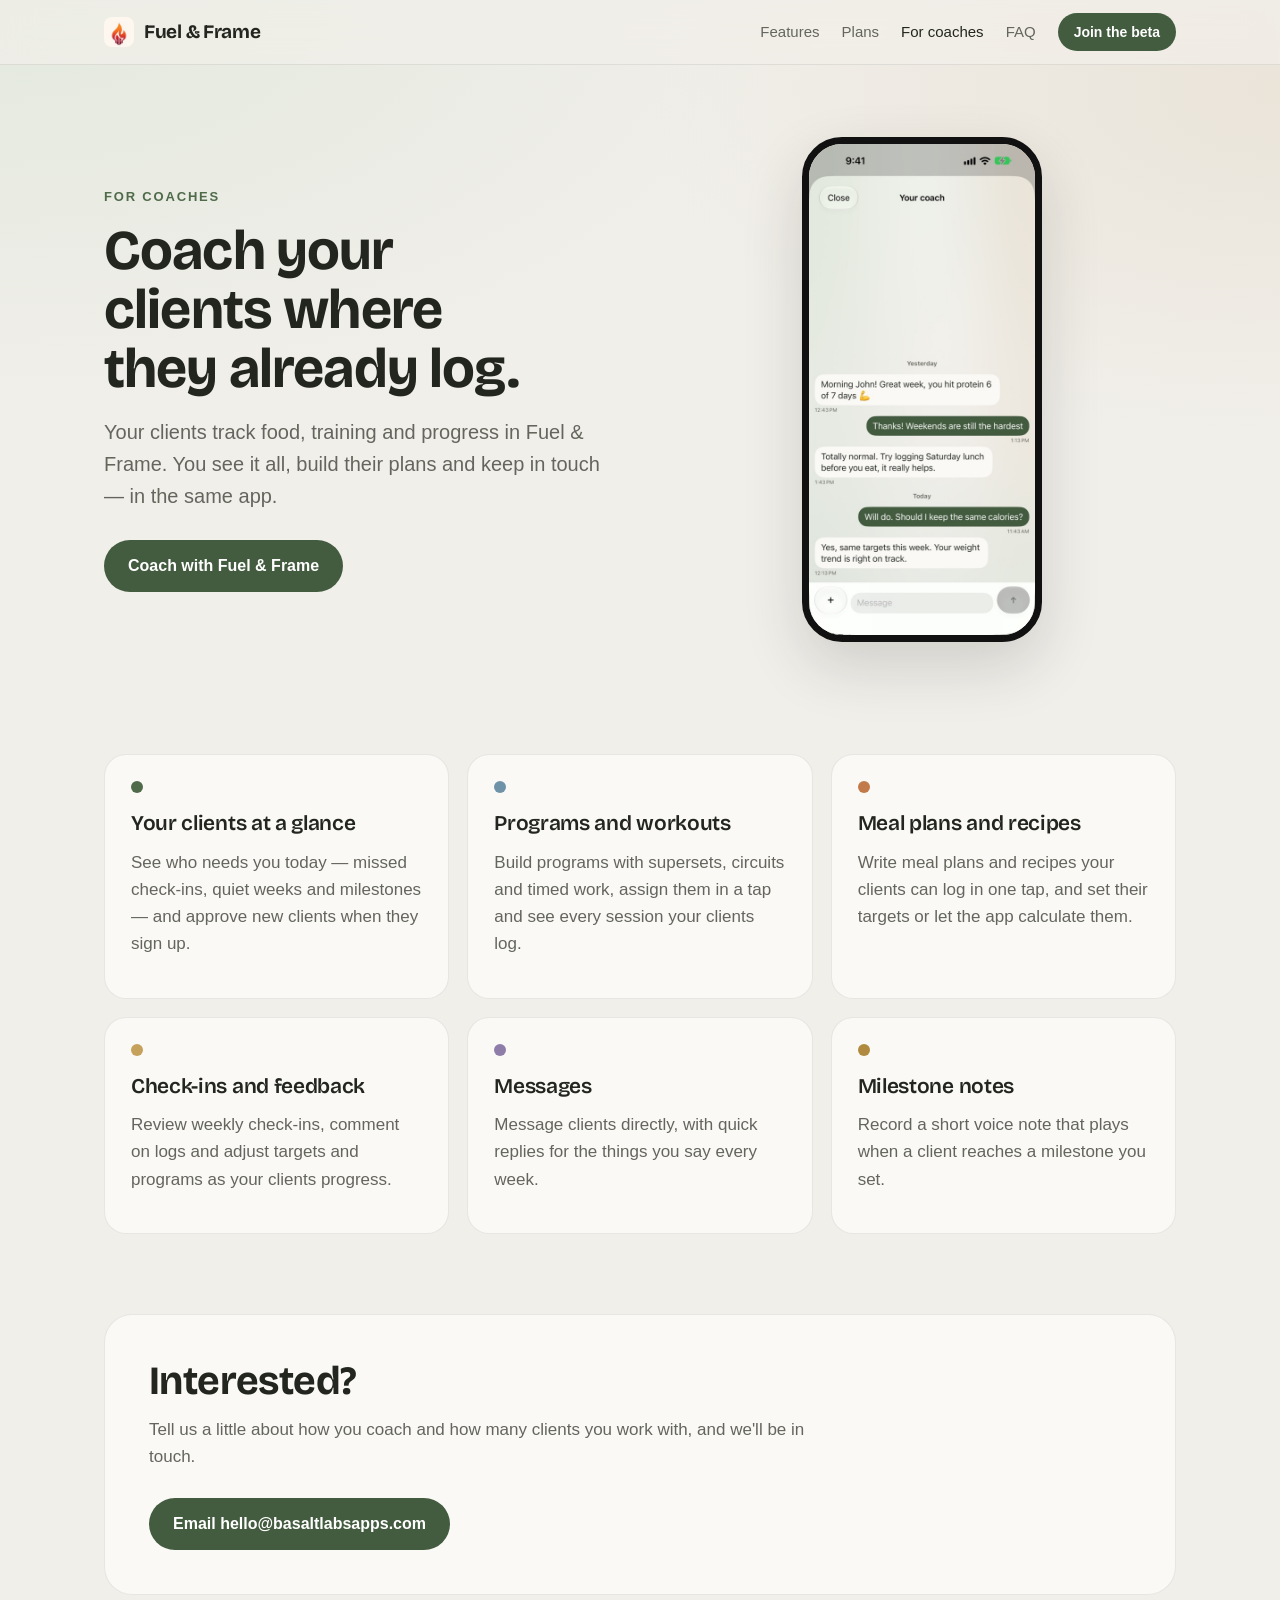
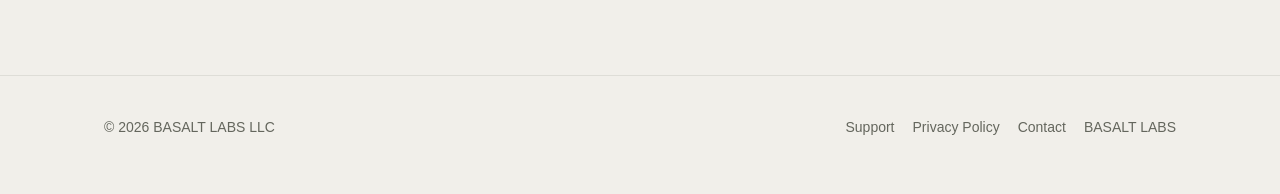
==== coaches/index.html @ 7f37c10f "Fuel & Frame website: home, plans, coaches, FAQ, support, privacy Co-Authored-By: Claude Opus 5.5 <n" ====
<!DOCTYPE html>
<html lang="en">
<head>
<meta charset="utf-8">
<meta name="viewport" content="width=device-width, initial-scale=1">
<title>For coaches — Fuel & Frame</title>
<meta name="description" content="Coach your clients in Fuel & Frame: programs, meal plans, check-ins and messages, where your clients already log.">
<meta property="og:title" content="For coaches — Fuel & Frame">
<meta property="og:description" content="Coach your clients in Fuel & Frame: programs, meal plans, check-ins and messages, where your clients already log.">
<meta property="og:image" content="/img/today.jpg">
<meta name="theme-color" content="#F1EFEA" media="(prefers-color-scheme: light)">
<meta name="theme-color" content="#1A1E19" media="(prefers-color-scheme: dark)">
<link rel="icon" href="/favicon.png">
<link rel="apple-touch-icon" href="/img/icon.png">
<link rel="stylesheet" href="/styles.css">
</head>
<body>

<header class="site">
  <div class="wrap">
    <a class="brand" href="/"><img src="/img/icon.png" alt="">Fuel &amp; Frame</a>
    <nav>
      <a href="/#features">Features</a>
      <a href="/plans/">Plans</a>
      <a href="/coaches/" aria-current="page">For coaches</a>
      <a href="/faq/">FAQ</a>
      <a class="btn" href="https://testflight.apple.com/join/wJWjfs3D">Join the beta</a>
    </nav>
  </div>
</header>

<main>
  <section>
    <div class="wrap feature">
      <div class="feature-text">
        <div class="eyebrow">For coaches</div>
        <h1>Coach your clients where they already log.</h1>
        <p class="lead">Your clients track food, training and progress in Fuel &amp; Frame. You see it all, build their plans and keep in touch — in the same app.</p>
        <div class="actions"><a class="btn" href="mailto:hello@basaltlabsapps.com?subject=Coaching%20with%20Fuel%20%26%20Frame">Coach with Fuel &amp; Frame</a></div>
      </div>
      <div class="feature-shots"><img class="phone" src="/img/messages.jpg" alt="Messages between a client and their coach" loading="lazy"></div>
    </div>
  </section>
  <section class="tight">
    <div class="wrap grid3">
      <div class="card"><div class="dot" style="background: var(--accent)"></div><h3>Your clients at a glance</h3><p class="sub">See who needs you today — missed check-ins, quiet weeks and milestones — and approve new clients when they sign up.</p></div>
      <div class="card"><div class="dot" style="background: var(--fiber)"></div><h3>Programs and workouts</h3><p class="sub">Build programs with supersets, circuits and timed work, assign them in a tap and see every session your clients log.</p></div>
      <div class="card"><div class="dot" style="background: var(--calories)"></div><h3>Meal plans and recipes</h3><p class="sub">Write meal plans and recipes your clients can log in one tap, and set their targets or let the app calculate them.</p></div>
      <div class="card"><div class="dot" style="background: var(--carbs)"></div><h3>Check-ins and feedback</h3><p class="sub">Review weekly check-ins, comment on logs and adjust targets and programs as your clients progress.</p></div>
      <div class="card"><div class="dot" style="background: var(--fat)"></div><h3>Messages</h3><p class="sub">Message clients directly, with quick replies for the things you say every week.</p></div>
      <div class="card"><div class="dot" style="background: var(--gold)"></div><h3>Milestone notes</h3><p class="sub">Record a short voice note that plays when a client reaches a milestone you set.</p></div>
    </div>
  </section>
  <section class="tight">
    <div class="wrap">
      <div class="band">
        <h2>Interested?</h2>
        <p class="sub">Tell us a little about how you coach and how many clients you work with, and we'll be in touch.</p>
        <div class="actions"><a class="btn" href="mailto:hello@basaltlabsapps.com?subject=Coaching%20with%20Fuel%20%26%20Frame">Email hello@basaltlabsapps.com</a></div>
      </div>
    </div>
  </section>
</main>

<footer class="site">
  <div class="wrap">
    <span>© 2026 BASALT LABS LLC</span>
    <span><a href="/support/">Support</a><a href="/privacy/">Privacy Policy</a><a href="mailto:hello@basaltlabsapps.com">Contact</a><a href="https://www.basaltlabsapps.com">BASALT LABS</a></span>
  </div>
</footer>

</body>
</html>
---- styles.css ----
/* Fuel & Frame — the app's Sage & Stone theme, light and dark. */
@font-face { font-family: "Bricolage"; src: url("/fonts/BricolageGrotesque-Regular.ttf") format("truetype"); font-weight: 400; font-display: swap; }
@font-face { font-family: "Bricolage"; src: url("/fonts/BricolageGrotesque-SemiBold.ttf") format("truetype"); font-weight: 600; font-display: swap; }
@font-face { font-family: "Bricolage"; src: url("/fonts/BricolageGrotesque-Bold.ttf") format("truetype"); font-weight: 700; font-display: swap; }

:root {
  --bg: #F1EFEA;
  --wash-1: #E3E9DE;
  --wash-2: #EAE4D9;
  --surface: #FAF9F6;
  --text: #23261F;
  --text-2: #64665D;
  --accent: #4F6B4A;
  --accent-deep: #435C3F;
  --on-accent: #FFFFFF;
  --calories: #C27A4A;
  --carbs: #C6A15B;
  --fat: #8E7DA8;
  --fiber: #6E93A8;
  --gold: #B08A3E;
  --hairline: rgba(35, 38, 31, 0.09);
  --shadow: 0 24px 60px rgba(35, 38, 31, 0.16);
  --radius: 22px;
}
@media (prefers-color-scheme: dark) {
  :root {
    --bg: #1A1E19;
    --wash-1: #161A15;
    --wash-2: #1F1D17;
    --surface: #22271F;
    --text: #EDEBE4;
    --text-2: #9FA396;
    --accent: #8FAE88;
    --accent-deep: #7E9D78;
    --on-accent: #161A15;
    --calories: #D48E5E;
    --carbs: #D2B06F;
    --fat: #A697C2;
    --fiber: #86A9BC;
    --gold: #D2B06F;
    --hairline: rgba(237, 235, 228, 0.09);
    --shadow: 0 24px 60px rgba(0, 0, 0, 0.45);
  }
}

* { box-sizing: border-box; }
html { -webkit-text-size-adjust: 100%; scroll-behavior: smooth; }
body {
  margin: 0;
  font-family: -apple-system, BlinkMacSystemFont, "SF Pro Text", "Segoe UI", Helvetica, Arial, sans-serif;
  font-size: 17px;
  line-height: 1.6;
  color: var(--text);
  background:
    radial-gradient(1200px 600px at 0% 0%, var(--wash-1), transparent 70%),
    radial-gradient(900px 500px at 100% 10%, var(--wash-2), transparent 70%),
    var(--bg);
  background-attachment: fixed;
}
a { color: var(--accent-deep); }
h1, h2 { text-wrap: balance; }
h1, h2, h3, .brand { font-family: "Bricolage", -apple-system, sans-serif; letter-spacing: -0.015em; }
h1 { font-size: clamp(36px, 5vw, 56px); line-height: 1.05; margin: 14px 0 18px; font-weight: 700; }
h2 { font-size: clamp(28px, 3.6vw, 40px); line-height: 1.12; margin: 0 0 12px; font-weight: 700; }
h3 { font-size: 21px; margin: 0 0 8px; font-weight: 600; }
p { margin: 0 0 14px; }
.wrap { max-width: 1120px; margin: 0 auto; padding: 0 24px; }
.eyebrow { font-size: 13px; font-weight: 700; letter-spacing: 0.14em; text-transform: uppercase; color: var(--accent); }
.lead { font-size: 20px; color: var(--text-2); max-width: 34em; }
.sub { color: var(--text-2); max-width: 40em; }
.muted { color: var(--text-2); font-size: 15px; }

/* Header */
header.site { position: sticky; top: 0; z-index: 10; backdrop-filter: saturate(160%) blur(16px); -webkit-backdrop-filter: saturate(160%) blur(16px); background: color-mix(in srgb, var(--bg) 72%, transparent); border-bottom: 1px solid var(--hairline); }
header.site .wrap { display: flex; align-items: center; justify-content: space-between; height: 64px; }
.brand { display: flex; align-items: center; gap: 10px; font-weight: 700; font-size: 19px; color: var(--text); text-decoration: none; }
.brand img { width: 30px; height: 30px; border-radius: 8px; }
nav { display: flex; align-items: center; gap: 22px; }
nav a { color: var(--text-2); text-decoration: none; font-size: 15px; }
nav a:hover, nav a[aria-current="page"] { color: var(--text); }
nav .btn { padding: 8px 16px; font-size: 14px; }
@media (max-width: 760px) { nav a:not(.btn) { display: none; } }

/* Buttons */
.btn { display: inline-flex; align-items: center; gap: 8px; padding: 13px 24px; border-radius: 999px; background: var(--accent-deep); color: var(--on-accent); font-weight: 600; font-size: 16px; text-decoration: none; border: 0; }
.btn:hover { filter: brightness(1.08); }
.btn.ghost { background: var(--surface); color: var(--text); border: 1px solid var(--hairline); }
.actions { display: flex; flex-wrap: wrap; gap: 12px; margin-top: 28px; }

/* Hero */
.hero { padding-top: 64px; padding-bottom: 40px; display: grid; grid-template-columns: 1.05fr 0.95fr; gap: 48px; align-items: center; }
.hero .note { margin-top: 16px; }
.phones { position: relative; height: 600px; }
.phone { position: absolute; width: 270px; border-radius: 40px; border: 7px solid #111; box-shadow: var(--shadow); background: #111; }
.phones .phone:nth-child(1) { left: 0; top: 50px; transform: rotate(-4deg); }
.phones .phone:nth-child(2) { right: 0; top: 0; }
@media (max-width: 900px) {
  .hero { grid-template-columns: 1fr; padding-top: 36px; }
  .phones { height: 440px; max-width: 420px; margin: 0 auto; width: 100%; }
  .phones .phone { width: min(200px, 48%); }
  .phones .phone:nth-child(1) { left: 2%; }
  .phones .phone:nth-child(2) { right: 2%; }
}

/* Rings strip */
.rings { display: flex; flex-wrap: wrap; gap: 10px; margin-top: 22px; }
.ring-chip { display: inline-flex; align-items: center; gap: 8px; padding: 7px 14px; border-radius: 999px; background: var(--surface); border: 1px solid var(--hairline); font-size: 14px; }
.ring-chip i { width: 10px; height: 10px; border-radius: 50%; display: inline-block; }

/* Sections */
section { padding: 72px 0; }
section.tight { padding: 40px 0; }
.feature { display: grid; grid-template-columns: 1fr 1fr; gap: 56px; align-items: center; }
.feature.flip .feature-text { order: 2; }
.feature-shots { display: flex; gap: 20px; justify-content: center; }
.feature-shots .phone { position: static; width: 240px; }
.feature-shots .phone + .phone { margin-top: 48px; }
.feature ul { padding-left: 0; list-style: none; margin: 18px 0 0; }
.feature li { padding: 8px 0 8px 30px; position: relative; color: var(--text); }
.feature li::before { content: ""; position: absolute; left: 4px; top: 16px; width: 10px; height: 10px; border-radius: 50%; background: var(--dot, var(--accent)); }
@media (max-width: 900px) {
  .feature { grid-template-columns: 1fr; gap: 32px; }
  .feature.flip .feature-text { order: 0; }
  .feature-shots .phone { width: 44vw; max-width: 230px; }
}

/* Cards and grids */
.card { background: var(--surface); border: 1px solid var(--hairline); border-radius: var(--radius); padding: 26px; }
.grid3 { display: grid; grid-template-columns: repeat(3, 1fr); gap: 18px; }
.grid2 { display: grid; grid-template-columns: repeat(2, 1fr); gap: 18px; }
@media (max-width: 900px) { .grid3, .grid2 { grid-template-columns: 1fr; } }
.dot { width: 12px; height: 12px; border-radius: 50%; background: var(--accent); margin-bottom: 14px; }

/* Devices band */
.devices { display: grid; grid-template-columns: 1.6fr 1fr; gap: 28px; align-items: end; }
.ipad { width: 100%; border-radius: 26px; border: 9px solid #111; box-shadow: var(--shadow); background: #111; }
.watches { display: flex; gap: 18px; justify-content: center; }
.watch { width: 150px; border-radius: 38px; border: 10px solid #111; box-shadow: var(--shadow); background: #111; }
@media (max-width: 900px) { .devices { grid-template-columns: 1fr; } }

/* Plans */
.plans { display: grid; grid-template-columns: repeat(4, 1fr); gap: 16px; align-items: stretch; }
.plan { display: flex; flex-direction: column; }
.plan.featured { border-color: var(--accent); box-shadow: 0 0 0 1px var(--accent) inset; }
.plan .price { font-family: "Bricolage", sans-serif; font-size: 36px; font-weight: 700; margin: 8px 0 0; }
.plan .price small { font-size: 15px; font-weight: 400; color: var(--text-2); font-family: -apple-system, sans-serif; }
.plan .tag { display: inline-block; font-size: 12px; font-weight: 700; letter-spacing: 0.1em; text-transform: uppercase; color: var(--accent); }
.plan ul { padding-left: 18px; margin: 16px 0 0; color: var(--text); font-size: 15px; }
.plan li { margin: 6px 0; }
@media (max-width: 1000px) { .plans { grid-template-columns: repeat(2, 1fr); } }
@media (max-width: 620px) { .plans { grid-template-columns: 1fr; } }
table.compare { width: 100%; border-collapse: collapse; font-size: 15px; }
table.compare th, table.compare td { padding: 12px 10px; border-bottom: 1px solid var(--hairline); text-align: center; }
table.compare th:first-child, table.compare td:first-child { text-align: left; }
table.compare thead th { font-size: 14px; color: var(--text-2); font-weight: 600; }
.yes { color: var(--accent); font-weight: 700; }
.no { color: var(--text-2); }
.scroll-x { overflow-x: auto; }

/* FAQ */
details { background: var(--surface); border: 1px solid var(--hairline); border-radius: 16px; padding: 4px 20px; margin-bottom: 10px; }
summary { cursor: pointer; font-weight: 600; padding: 14px 0; list-style: none; }
summary::-webkit-details-marker { display: none; }
summary::after { content: "+"; float: right; color: var(--text-2); font-weight: 400; }
details[open] summary::after { content: "–"; }
details p { color: var(--text-2); }

/* Callouts */
.band { background: var(--surface); border: 1px solid var(--hairline); border-radius: 28px; padding: 44px; }
.band.accent { background: var(--accent-deep); color: var(--on-accent); border: 0; }
.band.accent .sub, .band.accent p { color: color-mix(in srgb, var(--on-accent) 82%, transparent); }
.band.accent .btn { background: var(--on-accent); color: var(--accent-deep); }
.callout { background: var(--surface); border: 1px solid var(--hairline); border-radius: 16px; padding: 18px 20px; margin: 20px 0 28px; }

/* Docs (support, privacy) */
main.doc { max-width: 760px; padding-top: 48px; padding-bottom: 40px; }
main.doc h1 { font-size: clamp(32px, 4.6vw, 46px); }
main.doc h2 { font-size: 24px; margin-top: 36px; }
main.doc h3 { font-size: 18px; margin-top: 22px; }
main.doc p, main.doc li { color: var(--text); }
.contact-list { list-style: none; padding: 0; margin: 0; }
.contact-list li { display: flex; justify-content: space-between; gap: 16px; padding: 12px 0; border-bottom: 1px solid var(--hairline); flex-wrap: wrap; }
.contact-list li:last-child { border-bottom: 0; }
.contact-list span { color: var(--text-2); }

/* Footer */
footer.site { padding: 40px 0 56px; border-top: 1px solid var(--hairline); margin-top: 40px; color: var(--text-2); font-size: 14px; }
footer.site .wrap { display: flex; justify-content: space-between; flex-wrap: wrap; gap: 14px; }
footer.site a { color: var(--text-2); text-decoration: none; margin-left: 18px; }
footer.site a:first-child { margin-left: 0; }
footer.site a:hover { color: var(--text); }
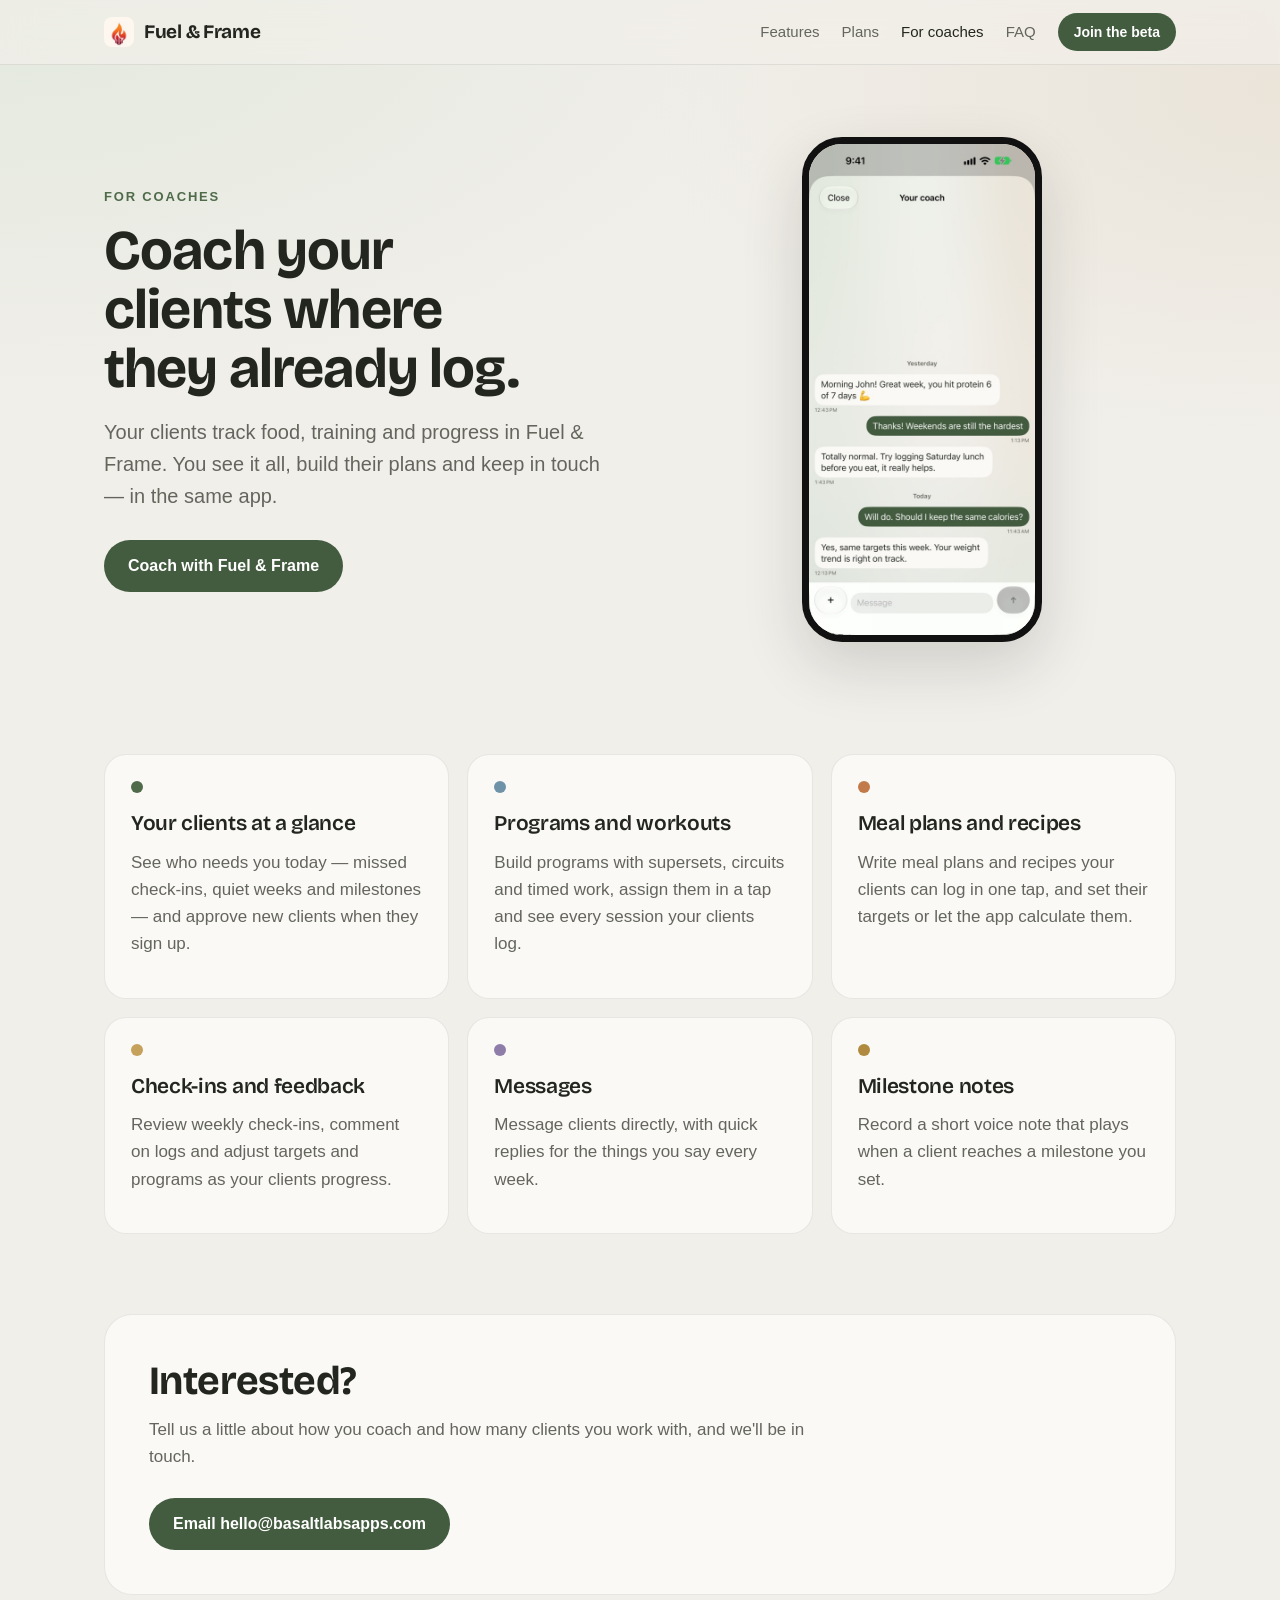
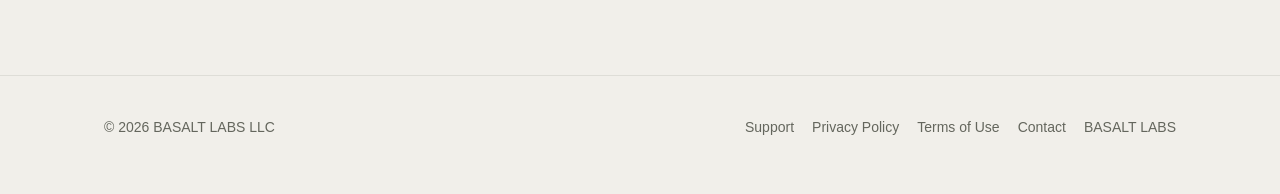
==== commit b7f5bff0: "Terms of Use and Community Rules pages; privacy: steps and challenge goals shared with friends only " ====
--- a/coaches/index.html
+++ b/coaches/index.html
@@ -65,7 +65,7 @@
 <footer class="site">
   <div class="wrap">
     <span>© 2026 BASALT LABS LLC</span>
-    <span><a href="/support/">Support</a><a href="/privacy/">Privacy Policy</a><a href="mailto:hello@basaltlabsapps.com">Contact</a><a href="https://www.basaltlabsapps.com">BASALT LABS</a></span>
+    <span><a href="/support/">Support</a><a href="/privacy/">Privacy Policy</a><a href="/terms/">Terms of Use</a><a href="mailto:hello@basaltlabsapps.com">Contact</a><a href="https://www.basaltlabsapps.com">BASALT LABS</a></span>
   </div>
 </footer>
 
